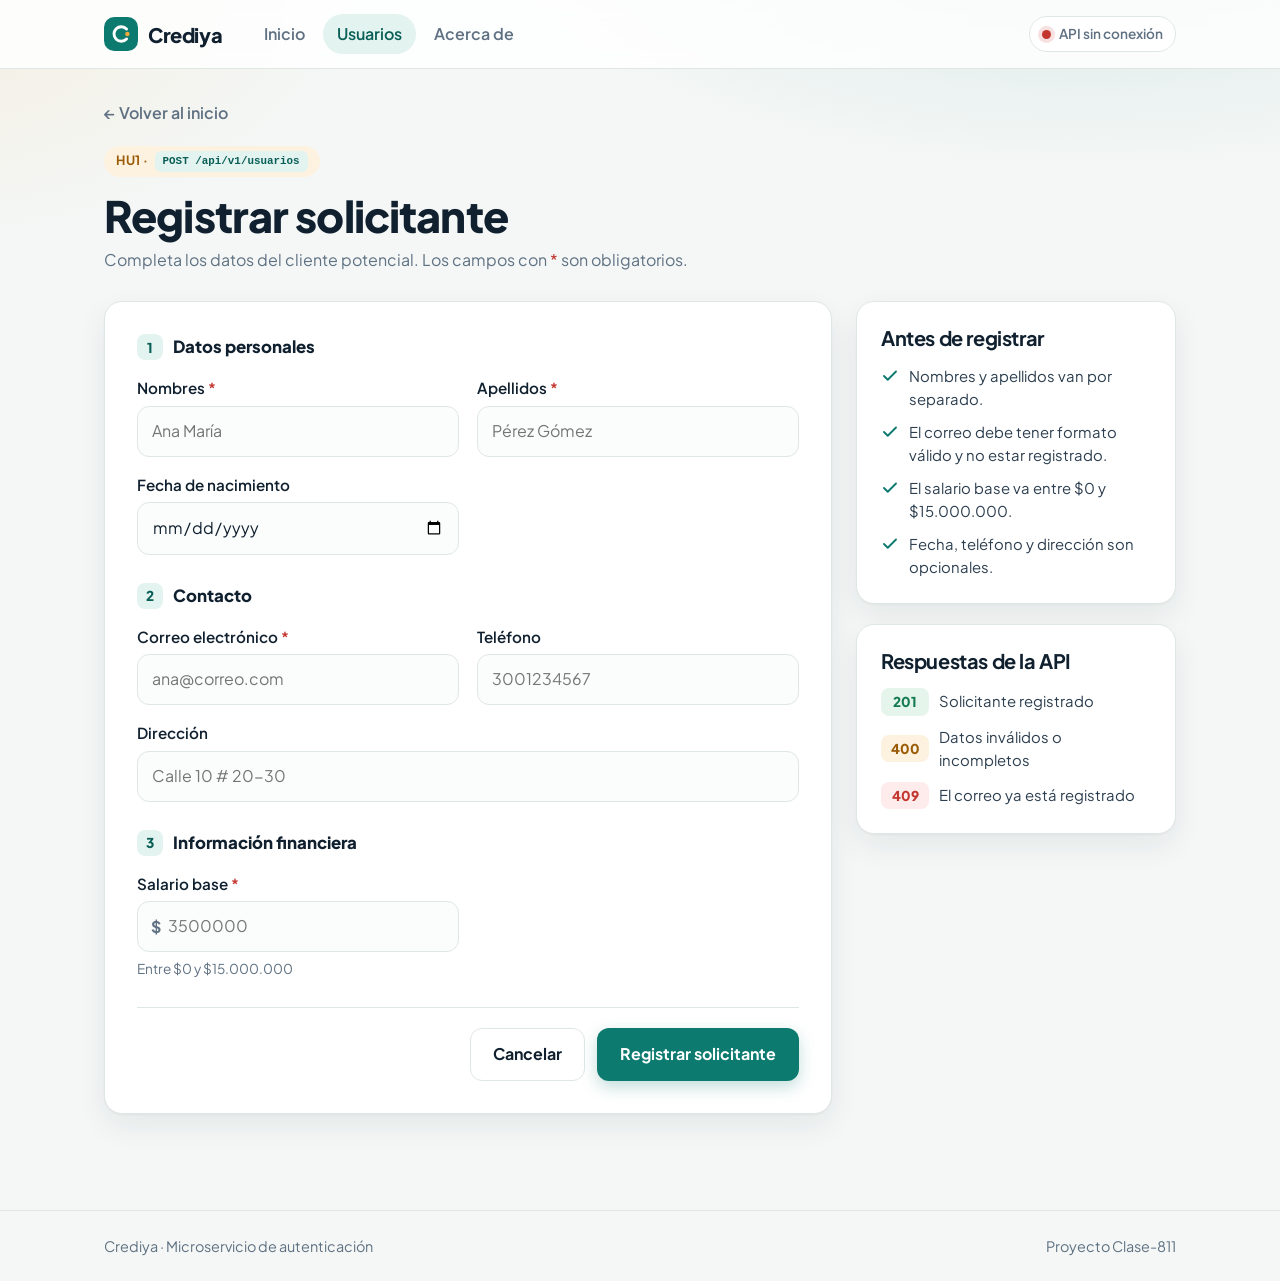
==== frontend/registrar.html @ b639826c "feat(HU1): agregar frontend web para registrar solicitantes y permitir CORS desde el puerto 8000" ====
<!DOCTYPE html>
<html lang="es">
<head>
  <meta charset="UTF-8">
  <meta name="viewport" content="width=device-width, initial-scale=1.0">
  <title>Crediya · Registrar solicitante</title>
  <link rel="preconnect" href="https://fonts.googleapis.com">
  <link rel="preconnect" href="https://fonts.gstatic.com" crossorigin>
  <link href="https://fonts.googleapis.com/css2?family=Plus+Jakarta+Sans:wght@400;500;600;700;800&display=swap" rel="stylesheet">
  <link rel="stylesheet" href="css/estilos.css">
</head>
<body>
  <header class="cabecera">
    <div class="contenedor cabecera__fila">
      <a class="marca" href="index.html">
        <svg viewBox="0 0 40 40" aria-hidden="true">
          <rect width="40" height="40" rx="12" fill="#0d7a6f"/>
          <path d="M26.5 14.2a8.5 8.5 0 1 0 0 11.6" fill="none" stroke="#fff" stroke-width="3.4" stroke-linecap="round"/>
          <circle cx="27.5" cy="20" r="2.6" fill="#f2a93b"/>
        </svg>
        Crediya
      </a>
      <nav class="nav" aria-label="Principal">
        <a href="index.html">Inicio</a>
        <a class="activo" href="registrar.html">Usuarios</a>
        <a href="acerca.html">Acerca de</a>
      </nav>
      <span class="estado-api" id="estadoApi">
        <span class="estado-api__punto"></span>
        <span class="estado-api__texto">Verificando API…</span>
      </span>
    </div>
  </header>

  <main class="contenedor pagina">
    <a class="volver" href="index.html">← Volver al inicio</a>

    <div class="pagina__encabezado">
      <span class="etiqueta">HU1 · <span class="codigo">POST /api/v1/usuarios</span></span>
      <h1>Registrar solicitante</h1>
      <p>Completa los datos del cliente potencial. Los campos con <span class="obligatorio">*</span> son obligatorios.</p>
    </div>

    <div class="registro">
      <section class="panel">
        <!-- Aquí se muestra el resultado: éxito o el mensaje de error que devuelve la API -->
        <div id="mensaje" role="status" aria-live="polite"></div>

        <!-- Resultado de un registro exitoso (se muestra solo cuando la API responde 201) -->
        <div id="resultado" hidden>
          <div class="resultado__cabeza">
            <div class="avatar" id="iniciales"></div>
            <div>
              <h2 id="nombreCompleto"></h2>
              <p id="correoResultado"></p>
            </div>
          </div>
          <dl class="resumen" id="resumen"></dl>
          <div class="resultado__acciones">
            <button type="button" class="boton" id="registrarOtro">Registrar otro solicitante</button>
            <a class="boton boton--fantasma" href="index.html">Ir al inicio</a>
          </div>
        </div>

        <!-- novalidate: las validaciones las hace la API y aquí mostramos su mensaje -->
        <form id="formulario" novalidate>
          <fieldset class="grupo">
            <legend><span class="paso">1</span> Datos personales</legend>
            <div class="campos">
              <div class="campo">
                <label for="nombres">Nombres <span class="obligatorio">*</span></label>
                <input id="nombres" name="nombres" type="text" placeholder="Ana María" autocomplete="given-name">
              </div>
              <div class="campo">
                <label for="apellidos">Apellidos <span class="obligatorio">*</span></label>
                <input id="apellidos" name="apellidos" type="text" placeholder="Pérez Gómez" autocomplete="family-name">
              </div>
              <div class="campo">
                <label for="fecha_nacimiento">Fecha de nacimiento</label>
                <input id="fecha_nacimiento" name="fecha_nacimiento" type="date">
              </div>
            </div>
          </fieldset>

          <fieldset class="grupo">
            <legend><span class="paso">2</span> Contacto</legend>
            <div class="campos">
              <div class="campo">
                <label for="correo_electronico">Correo electrónico <span class="obligatorio">*</span></label>
                <input id="correo_electronico" name="correo_electronico" type="email" placeholder="ana@correo.com" autocomplete="email">
              </div>
              <div class="campo">
                <label for="telefono">Teléfono</label>
                <input id="telefono" name="telefono" type="tel" placeholder="3001234567" autocomplete="tel">
              </div>
              <div class="campo campo--ancho">
                <label for="direccion">Dirección</label>
                <input id="direccion" name="direccion" type="text" placeholder="Calle 10 # 20-30" autocomplete="street-address">
              </div>
            </div>
          </fieldset>

          <fieldset class="grupo">
            <legend><span class="paso">3</span> Información financiera</legend>
            <div class="campos">
              <div class="campo">
                <label for="salario_base">Salario base <span class="obligatorio">*</span></label>
                <div class="con-prefijo">
                  <span>$</span>
                  <input id="salario_base" name="salario_base" type="number" min="0" max="15000000" step="1" placeholder="3500000">
                </div>
                <small id="salarioAyuda">Entre $0 y $15.000.000</small>
              </div>
            </div>
          </fieldset>

          <div class="formulario__acciones">
            <a class="boton boton--fantasma" href="index.html">Cancelar</a>
            <button type="submit" class="boton" id="botonRegistrar">Registrar solicitante</button>
          </div>
        </form>
      </section>

      <aside class="lateral">
        <div class="panel">
          <h2>Antes de registrar</h2>
          <ul class="lista-check">
            <li><svg viewBox="0 0 24 24" fill="none" stroke="currentColor" stroke-width="2.5" stroke-linecap="round" stroke-linejoin="round"><path d="M20 6 9 17l-5-5"/></svg>Nombres y apellidos van por separado.</li>
            <li><svg viewBox="0 0 24 24" fill="none" stroke="currentColor" stroke-width="2.5" stroke-linecap="round" stroke-linejoin="round"><path d="M20 6 9 17l-5-5"/></svg>El correo debe tener formato válido y no estar registrado.</li>
            <li><svg viewBox="0 0 24 24" fill="none" stroke="currentColor" stroke-width="2.5" stroke-linecap="round" stroke-linejoin="round"><path d="M20 6 9 17l-5-5"/></svg>El salario base va entre $0 y $15.000.000.</li>
            <li><svg viewBox="0 0 24 24" fill="none" stroke="currentColor" stroke-width="2.5" stroke-linecap="round" stroke-linejoin="round"><path d="M20 6 9 17l-5-5"/></svg>Fecha, teléfono y dirección son opcionales.</li>
          </ul>
        </div>

        <div class="panel">
          <h2>Respuestas de la API</h2>
          <ul class="respuestas">
            <li><span class="cod cod--201">201</span>Solicitante registrado</li>
            <li><span class="cod cod--400">400</span>Datos inválidos o incompletos</li>
            <li><span class="cod cod--409">409</span>El correo ya está registrado</li>
          </ul>
        </div>
      </aside>
    </div>
  </main>

  <footer class="pie">
    <div class="contenedor">
      <span>Crediya · Microservicio de autenticación</span>
      <span>Proyecto Clase-811</span>
    </div>
  </footer>

  <script src="js/comun.js"></script>
  <script src="js/registrar.js"></script>
</body>
</html>
---- frontend/css/estilos.css ----
/* ==========================================================
   Crediya · estilos compartidos por todas las páginas
   ========================================================== */

/* ----- Colores, tipografía y medidas que se repiten ----- */
:root {
  --primario: #0d7a6f;
  --primario-oscuro: #095e56;
  --primario-claro: #e3f3f0;
  --acento: #f2a93b;
  --acento-claro: #fdf2e0;
  --tinta: #10202f;
  --texto: #2c3e4f;
  --texto-suave: #5f7182;
  --fondo: #f4f7f6;
  --superficie: #ffffff;
  --borde: #dfe7e5;
  --exito: #157a4f;
  --exito-claro: #e5f5ec;
  --error: #c2362f;
  --error-claro: #fdeceb;
  --radio: 18px;
  --radio-sm: 10px;
  --sombra: 0 1px 2px rgba(16, 32, 47, 0.04), 0 12px 32px rgba(16, 32, 47, 0.07);
  --fuente: "Plus Jakarta Sans", "Segoe UI", system-ui, -apple-system, sans-serif;
}

* {
  box-sizing: border-box;
}

/* Lo que tiene el atributo hidden se oculta siempre, aunque tenga otro display */
[hidden] {
  display: none !important;
}

body {
  margin: 0;
  min-height: 100vh;
  display: flex;
  flex-direction: column;
  font-family: var(--fuente);
  color: var(--texto);
  line-height: 1.55;
  background:
    radial-gradient(900px 420px at 85% -120px, rgba(13, 122, 111, 0.14), transparent 70%),
    radial-gradient(700px 360px at -10% 0, rgba(242, 169, 59, 0.12), transparent 70%),
    var(--fondo);
}

h1, h2, h3 {
  color: var(--tinta);
  line-height: 1.15;
  letter-spacing: -0.02em;
}

a {
  color: var(--primario);
}

.contenedor {
  width: 100%;
  max-width: 1120px;
  margin: 0 auto;
  padding: 0 24px;
}

main {
  flex: 1;
}

/* ----- Cabecera ----- */
.cabecera {
  position: sticky;
  top: 0;
  z-index: 10;
  background: rgba(255, 255, 255, 0.82);
  backdrop-filter: blur(10px);
  border-bottom: 1px solid var(--borde);
}

.cabecera__fila {
  display: flex;
  align-items: center;
  gap: 28px;
  min-height: 68px;
  flex-wrap: wrap;
}

.marca {
  display: flex;
  align-items: center;
  gap: 10px;
  text-decoration: none;
  color: var(--tinta);
  font-weight: 800;
  font-size: 1.25rem;
  letter-spacing: -0.02em;
}

.marca svg {
  width: 34px;
  height: 34px;
}

.nav {
  display: flex;
  gap: 4px;
  flex: 1;
}

.nav a {
  position: relative;
  padding: 8px 14px;
  border-radius: 999px;
  color: var(--texto-suave);
  font-weight: 600;
  text-decoration: none;
}

.nav a:hover {
  color: var(--tinta);
  background: var(--fondo);
}

.nav a.activo {
  color: var(--primario-oscuro);
  background: var(--primario-claro);
}

/* Indicador que muestra si la API (puerto 8080) responde */
.estado-api {
  display: inline-flex;
  align-items: center;
  gap: 8px;
  padding: 6px 12px;
  border: 1px solid var(--borde);
  border-radius: 999px;
  background: var(--superficie);
  font-size: 0.85rem;
  font-weight: 600;
  color: var(--texto-suave);
}

.estado-api__punto {
  width: 9px;
  height: 9px;
  border-radius: 50%;
  background: #a9b6c2;
}

.estado-api--ok .estado-api__punto {
  background: #22a06b;
  box-shadow: 0 0 0 4px rgba(34, 160, 107, 0.18);
}

.estado-api--error .estado-api__punto {
  background: var(--error);
  box-shadow: 0 0 0 4px rgba(194, 54, 47, 0.15);
}

/* ----- Piezas reutilizables ----- */
.etiqueta {
  display: inline-flex;
  align-items: center;
  gap: 6px;
  padding: 5px 12px;
  border-radius: 999px;
  background: var(--acento-claro);
  color: #9a5b06;
  font-size: 0.8rem;
  font-weight: 700;
  letter-spacing: 0.04em;
  text-transform: uppercase;
}

.codigo {
  text-transform: none;
  letter-spacing: 0;
  font-family: ui-monospace, "Cascadia Code", Consolas, monospace;
  font-size: 0.85em;
  padding: 2px 8px;
  border-radius: 6px;
  background: var(--primario-claro);
  color: var(--primario-oscuro);
}

.boton {
  display: inline-flex;
  align-items: center;
  justify-content: center;
  gap: 8px;
  padding: 13px 22px;
  border: 1px solid transparent;
  border-radius: 12px;
  background: var(--primario);
  color: #fff;
  font: inherit;
  font-weight: 700;
  text-decoration: none;
  cursor: pointer;
  transition: background 0.15s, transform 0.15s, box-shadow 0.15s;
  box-shadow: 0 6px 16px rgba(13, 122, 111, 0.25);
}

.boton:hover {
  background: var(--primario-oscuro);
  transform: translateY(-1px);
}

.boton:disabled {
  opacity: 0.65;
  cursor: wait;
  transform: none;
}

.boton--fantasma {
  background: var(--superficie);
  color: var(--tinta);
  border-color: var(--borde);
  box-shadow: none;
}

.boton--fantasma:hover {
  background: var(--fondo);
}

.panel {
  background: var(--superficie);
  border: 1px solid var(--borde);
  border-radius: var(--radio);
  box-shadow: var(--sombra);
  padding: 32px;
}

/* ----- Inicio: sección principal ----- */
.hero {
  display: grid;
  grid-template-columns: 1.1fr 0.9fr;
  align-items: center;
  gap: 48px;
  padding-top: 64px;
  padding-bottom: 40px;
}

.hero h1 {
  font-size: clamp(2.3rem, 5vw, 3.6rem);
  font-weight: 800;
  margin: 18px 0 16px;
}

.hero h1 span {
  color: var(--primario);
}

.hero p {
  font-size: 1.12rem;
  color: var(--texto-suave);
  max-width: 520px;
  margin: 0 0 28px;
}

.hero__acciones {
  display: flex;
  gap: 12px;
  flex-wrap: wrap;
}

/* Tarjeta decorativa que muestra un ejemplo de solicitante registrado */
.hero__visual {
  position: relative;
  padding: 24px;
}

.ficha {
  position: relative;
  background: var(--superficie);
  border: 1px solid var(--borde);
  border-radius: 22px;
  box-shadow: 0 30px 60px rgba(16, 32, 47, 0.12);
  padding: 26px;
  transform: rotate(-1.5deg);
}

.ficha__cabeza {
  display: flex;
  align-items: center;
  gap: 14px;
  margin-bottom: 20px;
}

.avatar {
  display: grid;
  place-items: center;
  flex-shrink: 0;
  width: 52px;
  height: 52px;
  border-radius: 16px;
  background: linear-gradient(135deg, var(--primario), #14a08f);
  color: #fff;
  font-weight: 800;
  font-size: 1.1rem;
}

.ficha__nombre {
  margin: 0;
  font-size: 1.1rem;
  font-weight: 800;
  color: var(--tinta);
}

.ficha__correo {
  margin: 0;
  color: var(--texto-suave);
  font-size: 0.92rem;
}

.ficha__datos {
  display: grid;
  grid-template-columns: 1fr 1fr;
  gap: 12px;
  margin: 0;
}

.ficha__datos div {
  padding: 12px 14px;
  border-radius: 12px;
  background: var(--fondo);
}

.ficha__datos dt {
  font-size: 0.75rem;
  font-weight: 700;
  color: var(--texto-suave);
  text-transform: uppercase;
  letter-spacing: 0.04em;
}

.ficha__datos dd {
  margin: 2px 0 0;
  font-weight: 700;
  color: var(--tinta);
}

.chip-flotante {
  position: absolute;
  display: inline-flex;
  align-items: center;
  gap: 8px;
  padding: 9px 14px;
  border-radius: 12px;
  background: var(--superficie);
  border: 1px solid var(--borde);
  box-shadow: var(--sombra);
  font-size: 0.85rem;
  font-weight: 700;
  color: var(--tinta);
}

.chip-flotante svg {
  width: 18px;
  height: 18px;
}

.chip-flotante--arriba {
  top: 0;
  right: 0;
  color: var(--exito);
}

.chip-flotante--abajo {
  bottom: 0;
  left: 0;
}

/* ----- Inicio: secciones ----- */
.seccion {
  padding-top: 40px;
  padding-bottom: 24px;
}

.seccion__titulo {
  font-size: 1.6rem;
  margin: 0 0 6px;
}

.seccion__texto {
  margin: 0 0 24px;
  color: var(--texto-suave);
}

.acciones {
  display: grid;
  grid-template-columns: repeat(3, 1fr);
  gap: 20px;
}

.accion {
  display: flex;
  flex-direction: column;
  gap: 12px;
  padding: 26px;
  background: var(--superficie);
  border: 1px solid var(--borde);
  border-radius: var(--radio);
  text-decoration: none;
  color: inherit;
  transition: transform 0.15s, box-shadow 0.15s, border-color 0.15s;
}

.accion:hover {
  transform: translateY(-3px);
  border-color: #b9d9d4;
  box-shadow: var(--sombra);
}

.accion--principal {
  background: linear-gradient(160deg, var(--primario), var(--primario-oscuro));
  border-color: transparent;
  color: #e6f4f2;
}

.accion--principal h3 {
  color: #fff;
}

.accion__icono {
  display: grid;
  place-items: center;
  width: 48px;
  height: 48px;
  border-radius: 14px;
  background: var(--primario-claro);
  color: var(--primario);
}

.accion--principal .accion__icono {
  background: rgba(255, 255, 255, 0.16);
  color: #fff;
}

.accion__icono svg {
  width: 24px;
  height: 24px;
}

.accion h3 {
  margin: 4px 0 0;
  font-size: 1.2rem;
}

.accion p {
  margin: 0;
  flex: 1;
  color: var(--texto-suave);
}

.accion--principal p {
  color: #cfe9e5;
}

.accion__enlace {
  font-weight: 700;
  color: var(--primario);
}

.accion--principal .accion__enlace {
  color: #fff;
}

.reglas {
  display: grid;
  grid-template-columns: repeat(auto-fit, minmax(240px, 1fr));
  gap: 14px;
  padding: 0;
  margin: 0;
  list-style: none;
}

.reglas li {
  display: flex;
  gap: 12px;
  align-items: flex-start;
  padding: 16px 18px;
  background: var(--superficie);
  border: 1px solid var(--borde);
  border-radius: 14px;
}

.reglas svg {
  flex-shrink: 0;
  width: 22px;
  height: 22px;
  color: var(--primario);
}

.reglas strong {
  display: block;
  color: var(--tinta);
}

.reglas span {
  color: var(--texto-suave);
  font-size: 0.92rem;
}

/* ----- Páginas internas ----- */
.pagina {
  padding-top: 32px;
  padding-bottom: 56px;
}

.volver {
  display: inline-flex;
  align-items: center;
  gap: 6px;
  font-weight: 600;
  text-decoration: none;
  color: var(--texto-suave);
}

.volver:hover {
  color: var(--primario);
}

.pagina__encabezado {
  margin: 20px 0 28px;
}

.pagina__encabezado h1 {
  font-size: clamp(2rem, 4vw, 2.7rem);
  font-weight: 800;
  margin: 14px 0 8px;
}

.pagina__encabezado p {
  margin: 0;
  color: var(--texto-suave);
  max-width: 620px;
}

/* ----- Registro: formulario + panel lateral ----- */
.registro {
  display: grid;
  grid-template-columns: minmax(0, 1fr) 320px;
  gap: 24px;
  align-items: start;
}

.grupo {
  border: none;
  padding: 0;
  margin: 0 0 28px;
}

.grupo legend {
  display: flex;
  align-items: center;
  gap: 10px;
  padding: 0;
  margin-bottom: 16px;
  font-weight: 800;
  color: var(--tinta);
  font-size: 1.05rem;
}

.grupo legend .paso {
  display: grid;
  place-items: center;
  width: 26px;
  height: 26px;
  border-radius: 8px;
  background: var(--primario-claro);
  color: var(--primario-oscuro);
  font-size: 0.85rem;
}

.campos {
  display: grid;
  grid-template-columns: repeat(2, minmax(0, 1fr));
  gap: 16px 18px;
}

.campo {
  display: flex;
  flex-direction: column;
  gap: 6px;
}

.campo--ancho {
  grid-column: 1 / -1;
}

.campo label {
  font-weight: 600;
  color: var(--tinta);
  font-size: 0.95rem;
}

.obligatorio {
  color: var(--error);
}

.campo input {
  width: 100%;
  padding: 12px 14px;
  border: 1.5px solid var(--borde);
  border-radius: 12px;
  font: inherit;
  color: var(--tinta);
  background: #fbfdfc;
  transition: border-color 0.15s, box-shadow 0.15s, background 0.15s;
}

.campo input:hover {
  border-color: #c4d3d0;
}

.campo input:focus {
  outline: none;
  border-color: var(--primario);
  background: #fff;
  box-shadow: 0 0 0 4px rgba(13, 122, 111, 0.15);
}

.campo input.con-error {
  border-color: var(--error);
  background: var(--error-claro);
}

.campo input.con-error:focus {
  box-shadow: 0 0 0 4px rgba(194, 54, 47, 0.15);
}

.campo small {
  color: var(--texto-suave);
  font-size: 0.85rem;
}

/* Campo de salario con el símbolo $ adelante */
.con-prefijo {
  position: relative;
}

.con-prefijo span {
  position: absolute;
  left: 14px;
  top: 50%;
  transform: translateY(-50%);
  color: var(--texto-suave);
  font-weight: 700;
}

.con-prefijo input {
  padding-left: 30px;
}

.formulario__acciones {
  display: flex;
  justify-content: flex-end;
  gap: 12px;
  flex-wrap: wrap;
  padding-top: 20px;
  border-top: 1px solid var(--borde);
}

/* Mensajes de éxito y error */
.mensaje {
  display: flex;
  gap: 12px;
  align-items: flex-start;
  padding: 14px 16px;
  border-radius: 14px;
  margin-bottom: 24px;
}

.mensaje svg {
  flex-shrink: 0;
  width: 22px;
  height: 22px;
  margin-top: 1px;
}

.mensaje strong {
  display: block;
}

.mensaje--exito {
  background: var(--exito-claro);
  color: var(--exito);
}

.mensaje--error {
  background: var(--error-claro);
  color: var(--error);
}

/* Resultado de un registro exitoso */
.resultado__cabeza {
  display: flex;
  align-items: center;
  gap: 16px;
  margin-bottom: 22px;
}

.resultado__cabeza h2 {
  margin: 0;
  font-size: 1.35rem;
}

.resultado__cabeza p {
  margin: 0;
  color: var(--texto-suave);
}

.resumen {
  display: grid;
  grid-template-columns: repeat(2, minmax(0, 1fr));
  gap: 12px;
  margin: 0 0 24px;
}

.resumen div {
  padding: 12px 14px;
  border-radius: 12px;
  background: var(--fondo);
}

.resumen dt {
  font-size: 0.75rem;
  font-weight: 700;
  color: var(--texto-suave);
  text-transform: uppercase;
  letter-spacing: 0.04em;
}

.resumen dd {
  margin: 2px 0 0;
  font-weight: 700;
  color: var(--tinta);
  overflow-wrap: anywhere;
}

.resultado__acciones {
  display: flex;
  gap: 12px;
  flex-wrap: wrap;
}

/* Panel lateral con las reglas y las respuestas posibles */
.lateral {
  position: sticky;
  top: 92px;
  display: grid;
  gap: 20px;
}

.lateral .panel {
  padding: 24px;
}

.lateral h2 {
  margin: 0 0 14px;
  font-size: 1.05rem;
}

.lista-check {
  display: grid;
  gap: 10px;
  padding: 0;
  margin: 0;
  list-style: none;
  font-size: 0.93rem;
}

.lista-check li {
  display: flex;
  gap: 10px;
  align-items: flex-start;
}

.lista-check svg {
  flex-shrink: 0;
  width: 18px;
  height: 18px;
  margin-top: 2px;
  color: var(--primario);
}

.respuestas {
  display: grid;
  gap: 10px;
  padding: 0;
  margin: 0;
  list-style: none;
  font-size: 0.93rem;
}

.respuestas li {
  display: flex;
  gap: 10px;
  align-items: center;
}

.respuestas .cod {
  flex-shrink: 0;
  min-width: 48px;
  text-align: center;
  padding: 3px 0;
  border-radius: 8px;
  font-weight: 800;
  font-size: 0.85rem;
}

.cod--201 {
  background: var(--exito-claro);
  color: var(--exito);
}

.cod--400 {
  background: var(--acento-claro);
  color: #9a5b06;
}

.cod--409 {
  background: var(--error-claro);
  color: var(--error);
}

.cod--500 {
  background: #eceff3;
  color: var(--texto);
}

/* ----- Acerca de: flujo de una petición ----- */
.flujo {
  display: grid;
  grid-template-columns: repeat(5, minmax(0, 1fr));
  gap: 14px;
  padding: 0;
  margin: 0;
  list-style: none;
  counter-reset: paso;
}

.flujo li {
  position: relative;
  padding: 20px 16px;
  background: var(--fondo);
  border-radius: 14px;
  counter-increment: paso;
}

.flujo li::before {
  content: counter(paso);
  display: grid;
  place-items: center;
  width: 28px;
  height: 28px;
  margin-bottom: 10px;
  border-radius: 8px;
  background: var(--primario);
  color: #fff;
  font-weight: 800;
  font-size: 0.85rem;
}

.flujo li:not(:last-child)::after {
  content: "→";
  position: absolute;
  right: -13px;
  top: 50%;
  transform: translateY(-50%);
  color: var(--primario);
  font-weight: 800;
}

.flujo strong {
  display: block;
  color: var(--tinta);
  font-size: 0.95rem;
}

.flujo span {
  display: block;
  margin-top: 4px;
  color: var(--texto-suave);
  font-size: 0.88rem;
}

.tecnologias {
  display: flex;
  flex-wrap: wrap;
  gap: 10px;
  padding: 0;
  margin: 0;
  list-style: none;
}

.tecnologias li {
  padding: 8px 14px;
  border-radius: 999px;
  border: 1px solid var(--borde);
  background: var(--superficie);
  font-weight: 600;
  color: var(--tinta);
}

.dos-columnas {
  display: grid;
  grid-template-columns: 1fr 1fr;
  gap: 24px;
  margin-top: 24px;
}

.dos-columnas h2,
.panel > h2 {
  margin: 0 0 16px;
  font-size: 1.25rem;
}

/* ----- Pie de página ----- */
.pie {
  margin-top: 40px;
  padding: 24px 0;
  border-top: 1px solid var(--borde);
  color: var(--texto-suave);
  font-size: 0.9rem;
}

.pie .contenedor {
  display: flex;
  justify-content: space-between;
  gap: 12px;
  flex-wrap: wrap;
}

/* ----- Tabletas ----- */
@media (max-width: 960px) {
  .hero,
  .registro,
  .dos-columnas {
    grid-template-columns: 1fr;
  }

  .hero {
    padding-top: 40px;
  }

  .acciones {
    grid-template-columns: 1fr;
  }

  .lateral {
    position: static;
  }

  .flujo {
    grid-template-columns: 1fr;
  }

  .flujo li:not(:last-child)::after {
    content: "↓";
    right: auto;
    left: 50%;
    top: auto;
    bottom: -17px;
    transform: translateX(-50%);
  }
}

/* ----- Celulares ----- */
@media (max-width: 600px) {
  .contenedor {
    padding: 0 16px;
  }

  .cabecera__fila {
    gap: 10px 16px;
    padding: 10px 0;
  }

  .nav {
    order: 3;
    flex-basis: 100%;
  }

  .estado-api {
    margin-left: auto;
  }

  .panel {
    padding: 22px;
  }

  .campos,
  .resumen,
  .ficha__datos {
    grid-template-columns: 1fr;
  }

  .formulario__acciones .boton,
  .resultado__acciones .boton {
    flex: 1;
  }

  .hero__visual {
    padding: 28px 8px;
  }
}
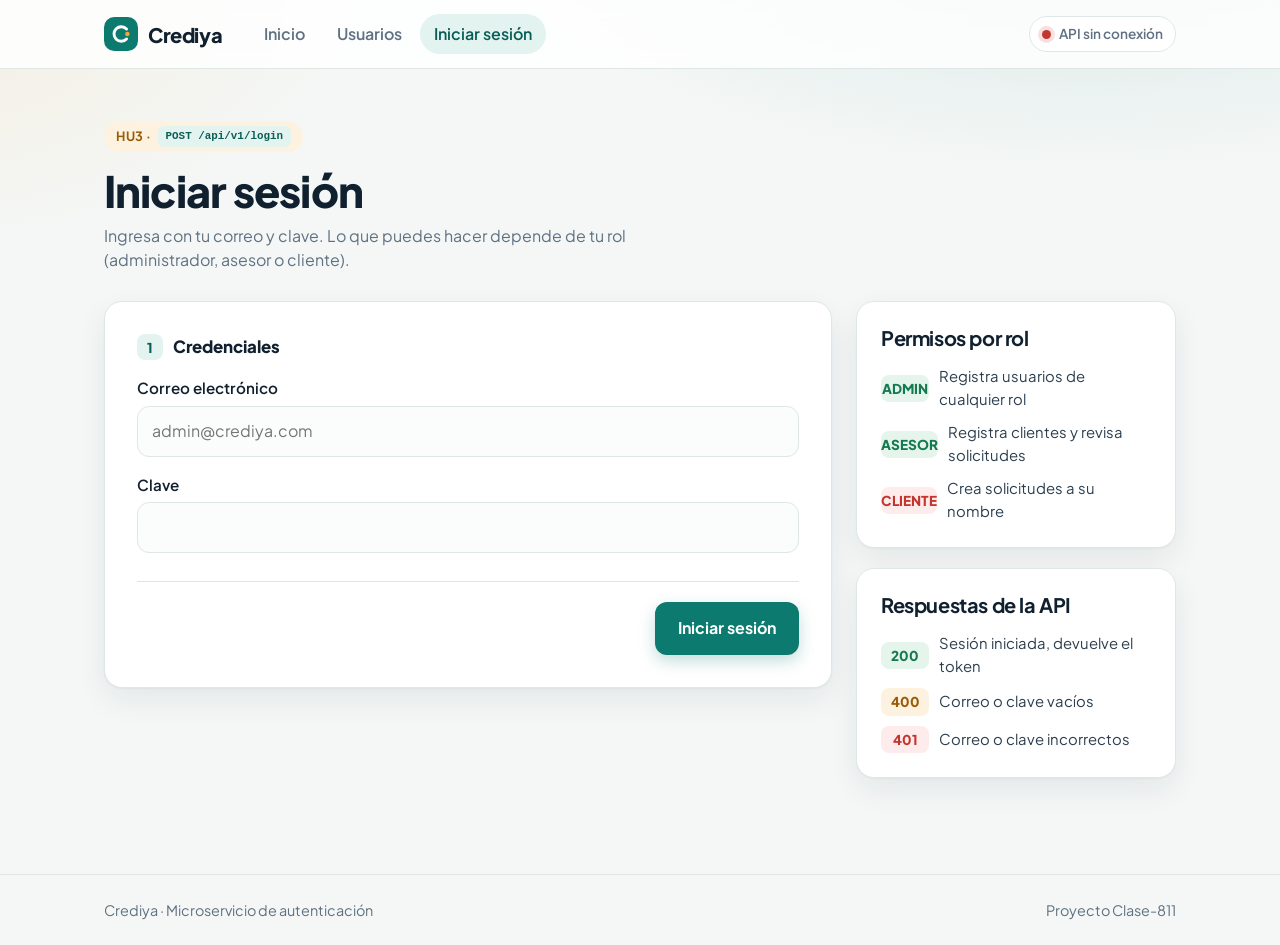
==== commit 699575f6: "feat(HU3): login con JWT, roles y protección de endpoints - POST /api/v1/login valida correo y clave" ====
--- a/frontend/registrar.html
+++ b/frontend/registrar.html
@@ -25,6 +25,7 @@
         <a class="activo" href="registrar.html">Usuarios</a>
         <a href="acerca.html">Acerca de</a>
       </nav>
+      <span class="sesion-usuario" id="usuarioSesion"></span>
       <span class="estado-api" id="estadoApi">
         <span class="estado-api__punto"></span>
         <span class="estado-api__texto">Verificando API…</span>
@@ -36,9 +37,9 @@
     <a class="volver" href="index.html">← Volver al inicio</a>
 
     <div class="pagina__encabezado">
-      <span class="etiqueta">HU1 · <span class="codigo">POST /api/v1/usuarios</span></span>
-      <h1>Registrar solicitante</h1>
-      <p>Completa los datos del cliente potencial. Los campos con <span class="obligatorio">*</span> son obligatorios.</p>
+      <span class="etiqueta">HU1 + HU3 · <span class="codigo">POST /api/v1/usuarios</span> · solo ADMIN / ASESOR</span>
+      <h1>Registrar usuario</h1>
+      <p>Completa los datos del usuario. Los campos con <span class="obligatorio">*</span> son obligatorios.</p>
     </div>
 
     <div class="registro">
@@ -78,6 +79,28 @@
               <div class="campo">
                 <label for="fecha_nacimiento">Fecha de nacimiento</label>
                 <input id="fecha_nacimiento" name="fecha_nacimiento" type="date">
+              </div>
+              <div class="campo">
+                <label for="documento_identidad">Documento de identidad <span class="obligatorio">*</span></label>
+                <input id="documento_identidad" name="documento_identidad" type="text" inputmode="numeric" placeholder="1023456789">
+              </div>
+            </div>
+          </fieldset>
+
+          <fieldset class="grupo">
+            <legend><span class="paso">★</span> Acceso al sistema (HU3)</legend>
+            <div class="campos">
+              <div class="campo">
+                <label for="clave">Clave <span class="obligatorio">*</span></label>
+                <input id="clave" name="clave" type="password" autocomplete="new-password" placeholder="Mínimo 8 caracteres">
+              </div>
+              <div class="campo">
+                <label for="rol">Rol</label>
+                <select id="rol" name="rol">
+                  <option value="CLIENTE">Cliente</option>
+                  <option value="ASESOR">Asesor (solo ADMIN)</option>
+                  <option value="ADMIN">Administrador (solo ADMIN)</option>
+                </select>
               </div>
             </div>
           </fieldset>
@@ -137,7 +160,9 @@
           <ul class="respuestas">
             <li><span class="cod cod--201">201</span>Solicitante registrado</li>
             <li><span class="cod cod--400">400</span>Datos inválidos o incompletos</li>
-            <li><span class="cod cod--409">409</span>El correo ya está registrado</li>
+            <li><span class="cod cod--409">401</span>Sin sesión o token vencido</li>
+            <li><span class="cod cod--409">403</span>Tu rol no puede registrar ese usuario</li>
+            <li><span class="cod cod--409">409</span>El correo o documento ya está registrado</li>
           </ul>
         </div>
       </aside>
@@ -152,6 +177,7 @@
   </footer>
 
   <script src="js/comun.js"></script>
+  <script src="js/sesion.js"></script>
   <script src="js/registrar.js"></script>
 </body>
 </html>
--- a/frontend/css/estilos.css
+++ b/frontend/css/estilos.css
@@ -1008,3 +1008,8 @@
     padding: 28px 8px;
   }
 }
+
+/* HU3: usuario conectado en la cabecera */
+.sesion-usuario { display: inline-flex; align-items: center; gap: .5rem; font-size: .85rem; color: inherit; }
+.boton--mini { padding: .3rem .75rem; font-size: .8rem; }
+select { font: inherit; padding: .65rem .8rem; border-radius: 10px; border: 1px solid #d5dbe1; background: #fff; width: 100%; }
